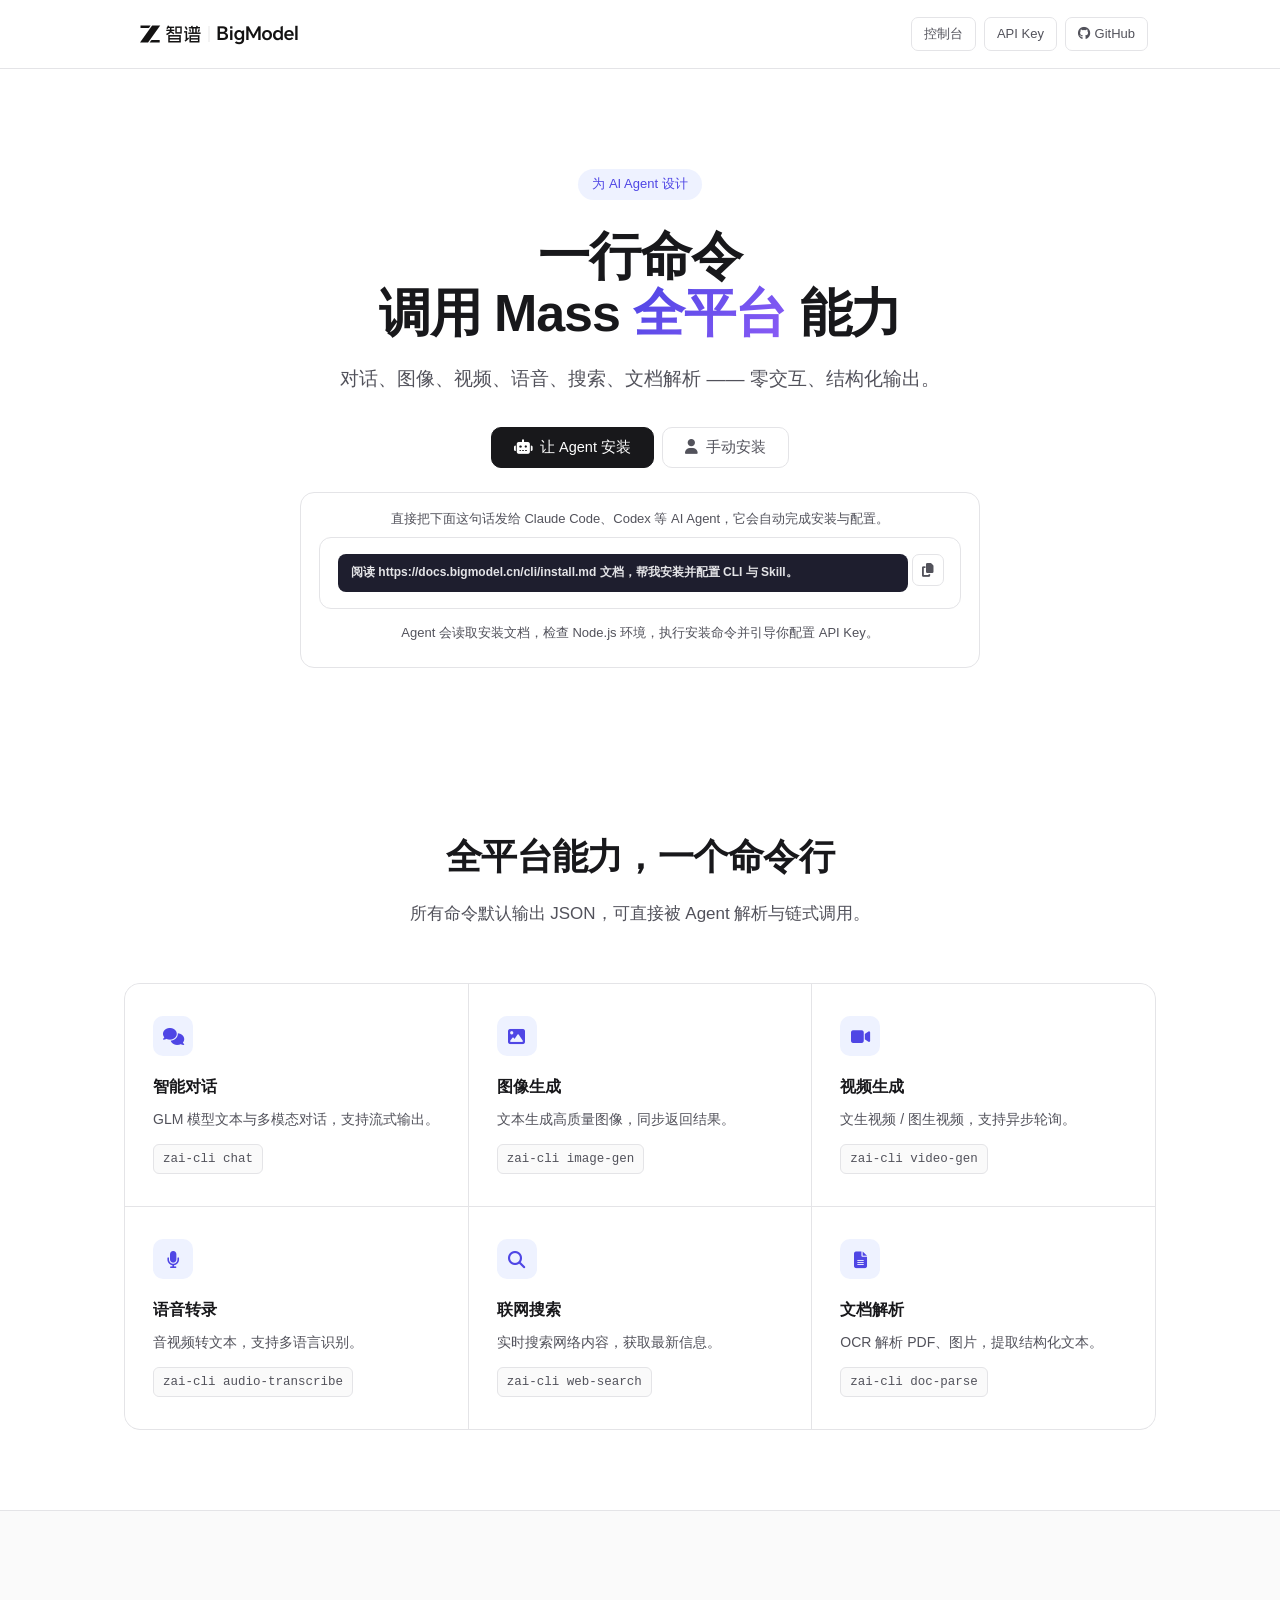
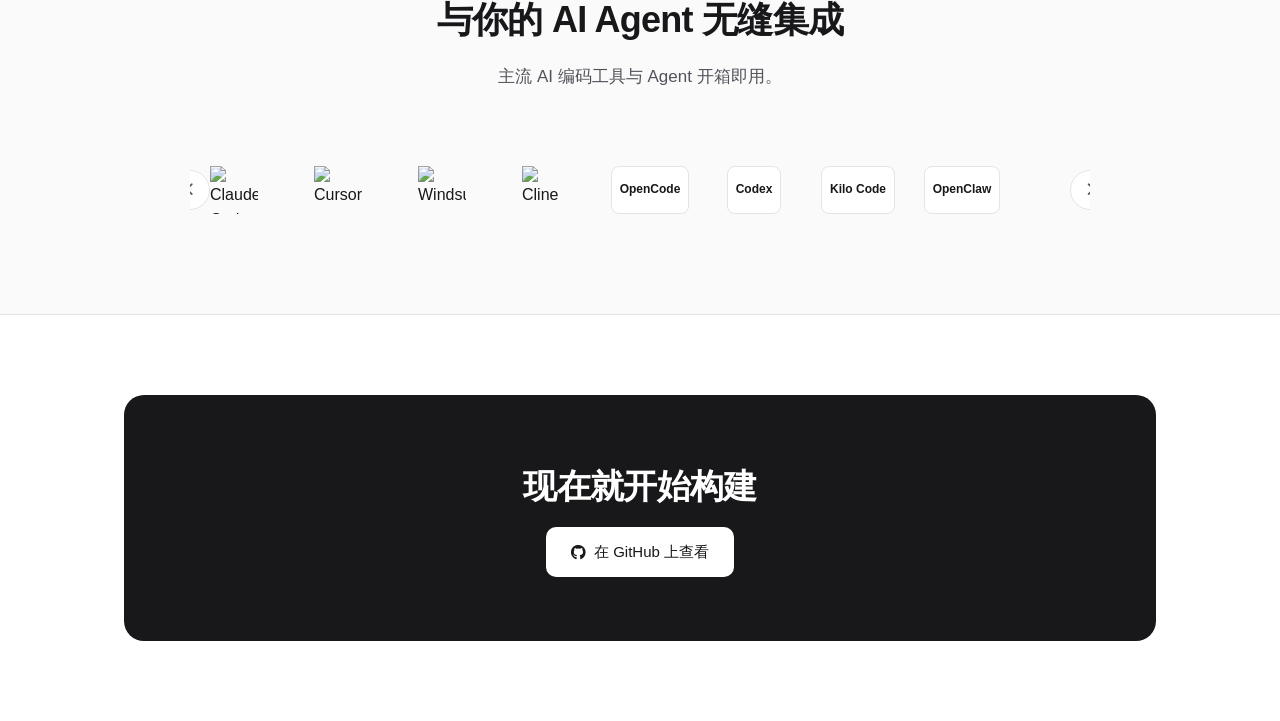
==== index.html @ 3404f9bc "Initial commit Co-Authored-By: Claude Opus 4.7 <noreply@anthropic.com>" ====
<!DOCTYPE html>
<html lang="zh-CN">
<head>
  <meta charset="UTF-8">
  <meta name="viewport" content="width=device-width, initial-scale=1.0">
  <meta name="theme-color" content="#ffffff">
  <title>Z.ai CLI | 一行命令调用 Z.ai 全模态 AI 能力</title>
  <meta name="description" content="Z.ai CLI 是面向 AI Agent 的命令行工具，一行命令调用对话、图像、视频、语音、搜索、文档解析等全模态 AI 能力。">
  <link rel="stylesheet" href="https://cdnjs.cloudflare.com/ajax/libs/font-awesome/6.4.0/css/all.min.css">
  <link rel="stylesheet" href="assets/css/style.css">
</head>
<body>
  <nav>
    <div class="nav-inner">
      <a href="#" class="logo">
        <img src="[data-uri]" alt="ZHIPU·AI" class="site-logo">
      </a>
      <div class="nav-links">
        <a href="https://bigmodel.cn/console" target="_blank" class="nav-link-sm">控制台</a>
        <a href="https://bigmodel.cn/apikey/platform" target="_blank" class="nav-link-sm">API Key</a>
        <a href="https://github.com/zai-org/zai-cli" target="_blank" class="nav-link-sm"><i class="fab fa-github"></i> GitHub</a>
      </div>
      <button class="menu-btn" onclick="document.querySelector('.nav-links').style.display='flex'"><i class="fas fa-bars"></i></button>
    </div>
  </nav>

  <header class="hero">
    <div class="container">
      <span class="tag">为 AI Agent 设计</span>
      <h1>一行命令<br>调用 Mass <span class="rotating-text">全平台</span> 能力</h1>
      <p>对话、图像、视频、语音、搜索、文档解析 —— 零交互、结构化输出。</p>
      <div class="quick-start">
        <div class="tabs">
          <button class="tab active" onclick="switchTab(event,'agent')"><i class="fas fa-robot"></i> 让 Agent 安装</button>
          <button class="tab" onclick="switchTab(event,'manual')"><i class="fas fa-user"></i> 手动安装</button>
        </div>

        <div class="tab-panel active" id="agent">
          <div class="step">
            <div class="step-body">
              <p>直接把下面这句话发给 Claude Code、Codex 等 AI Agent，它会自动完成安装与配置。</p>
              <div class="prompt-box">
                <code>阅读 https://docs.bigmodel.cn/cli/install.md 文档，帮我安装并配置 CLI 与 Skill。</code>
                <button class="copy-btn" onclick="copyText(this)"><i class="fas fa-copy"></i></button>
              </div>
              <p>Agent 会读取安装文档，检查 Node.js 环境，执行安装命令并引导你配置 API Key。</p>
            </div>
          </div>
        </div>

        <div class="tab-panel" id="manual">
          <div class="steps">
            <div class="step">
              <div class="step-num">1</div>
              <div class="step-body">
                <h3>安装 CLI</h3>
                <p>需要 Node.js >= 18 与 npm。</p>
                <code>npm install -g @z_ai/zai-cli</code>
              </div>
            </div>
            <div class="step">
              <div class="step-num">2</div>
              <div class="step-body">
                <h3>配置 API Key</h3>
                <p>从 Z.ai 控制台获取 Key，选择对应区域。</p>
                <code>zai-cli auth set "your-api-key" --region china</code>
              </div>
            </div>
            <div class="step">
              <div class="step-num">3</div>
              <div class="step-body">
                <h3>开始调用</h3>
                <p>运行第一条命令，验证安装成功。</p>
                <code>zai-cli chat "Hello, Z.ai!"</code>
              </div>
            </div>
          </div>
        </div>
      </div>
    </div>
  </header>

  <section id="features">
    <div class="container">
      <div class="section-head">
        <h2>全平台能力，一个命令行</h2>
        <p>所有命令默认输出 JSON，可直接被 Agent 解析与链式调用。</p>
      </div>
      <div class="features">
        <div class="feature">
          <div class="icon"><i class="fas fa-comments"></i></div>
          <h3>智能对话</h3>
          <p>GLM 模型文本与多模态对话，支持流式输出。</p>
          <code>zai-cli chat</code>
        </div>
        <div class="feature">
          <div class="icon"><i class="fas fa-image"></i></div>
          <h3>图像生成</h3>
          <p>文本生成高质量图像，同步返回结果。</p>
          <code>zai-cli image-gen</code>
        </div>
        <div class="feature">
          <div class="icon"><i class="fas fa-video"></i></div>
          <h3>视频生成</h3>
          <p>文生视频 / 图生视频，支持异步轮询。</p>
          <code>zai-cli video-gen</code>
        </div>
        <div class="feature">
          <div class="icon"><i class="fas fa-microphone"></i></div>
          <h3>语音转录</h3>
          <p>音视频转文本，支持多语言识别。</p>
          <code>zai-cli audio-transcribe</code>
        </div>
        <div class="feature">
          <div class="icon"><i class="fas fa-magnifying-glass"></i></div>
          <h3>联网搜索</h3>
          <p>实时搜索网络内容，获取最新信息。</p>
          <code>zai-cli web-search</code>
        </div>
        <div class="feature">
          <div class="icon"><i class="fas fa-file-lines"></i></div>
          <h3>文档解析</h3>
          <p>OCR 解析 PDF、图片，提取结构化文本。</p>
          <code>zai-cli doc-parse</code>
        </div>
      </div>
    </div>
  </section>

  <section id="integrations" class="integrations">
    <div class="container">
      <div class="section-head">
        <h2>与你的 AI Agent 无缝集成</h2>
        <p>主流 AI 编码工具与 Agent 开箱即用。</p>
      </div>
      <div class="logo-carousel">
        <button class="carousel-btn carousel-prev" onclick="scrollCarousel(-1)"><i class="fas fa-chevron-left"></i></button>
        <div class="carousel-track">
          <div class="logo-item">
            <img src="https://cdn.simpleicons.org/anthropic" alt="Claude Code" class="logo-img">
          </div>
          <div class="logo-item">
            <img src="https://cdn.simpleicons.org/cursor" alt="Cursor" class="logo-img">
          </div>
          <div class="logo-item">
            <img src="https://cdn.simpleicons.org/windsurf" alt="Windsurf" class="logo-img">
          </div>
          <div class="logo-item">
            <img src="https://cdn.simpleicons.org/cline" alt="Cline" class="logo-img">
          </div>
          <div class="logo-item">
            <div class="logo-text">OpenCode</div>
          </div>
          <div class="logo-item">
            <div class="logo-text">Codex</div>
          </div>
          <div class="logo-item">
            <div class="logo-text">Kilo Code</div>
          </div>
          <div class="logo-item">
            <div class="logo-text">OpenClaw</div>
          </div>
        </div>
        <button class="carousel-btn carousel-next" onclick="scrollCarousel(1)"><i class="fas fa-chevron-right"></i></button>
      </div>
    </div>
  </section>

  <section class="cta">
    <div class="container">
      <div class="cta-card">
        <h2>现在就开始构建</h2>
        <a href="https://github.com/zai-org/zai-cli" target="_blank" class="btn btn-primary"><i class="fab fa-github"></i> 在 GitHub 上查看</a>
      </div>
    </div>
  </section>

  <script>
    function switchTab(e, id) {
      document.querySelectorAll('.tab').forEach(t => t.classList.remove('active'));
      document.querySelectorAll('.tab-panel').forEach(p => p.classList.remove('active'));
      e.currentTarget.classList.add('active');
      document.getElementById(id).classList.add('active');
    }
    function copyText(btn) {
      const text = btn.previousElementSibling.innerText;
      navigator.clipboard.writeText(text);
      btn.innerHTML = '<i class="fas fa-check"></i>';
      setTimeout(() => btn.innerHTML = '<i class="fas fa-copy"></i>', 2000);
    }
    function scrollCarousel(direction) {
      const track = document.querySelector('.carousel-track');
      const scrollAmount = 300;
      track.scrollBy({
        left: direction * scrollAmount,
        behavior: 'smooth'
      });
    }
    // Auto scroll carousel
    let autoScrollInterval;
    function startAutoScroll() {
      autoScrollInterval = setInterval(() => {
        const track = document.querySelector('.carousel-track');
        const maxScroll = track.scrollWidth - track.clientWidth;
        if (track.scrollLeft >= maxScroll) {
          track.scrollTo({ left: 0, behavior: 'smooth' });
        } else {
          scrollCarousel(1);
        }
      }, 3000);
    }
    function stopAutoScroll() {
      clearInterval(autoScrollInterval);
    }
    // Start auto scroll when page loads
    document.addEventListener('DOMContentLoaded', startAutoScroll);
    // Pause on hover
    const carousel = document.querySelector('.logo-carousel');
    if (carousel) {
      carousel.addEventListener('mouseenter', stopAutoScroll);
      carousel.addEventListener('mouseleave', startAutoScroll);
    }
    // Rotating text
    const rotatingTexts = ['全平台', '对话', '图像', '视频', '语音', '搜索', '文档解析'];
    let textIndex = 0;
    function rotateText() {
      const element = document.querySelector('.rotating-text');
      if (element) {
        element.style.opacity = '0';
        element.style.transition = 'opacity 0.3s ease';
        setTimeout(() => {
          textIndex = (textIndex + 1) % rotatingTexts.length;
          element.textContent = rotatingTexts[textIndex];
          element.style.opacity = '1';
        }, 300);
      }
    }
    setInterval(rotateText, 2000);
  </script>
</body>
</html>
---- assets/css/style.css ----
:root {
  --primary: #4f46e5;
  --primary-hover: #4338ca;
  --text: #18181b;
  --text-soft: #52525b;
  --text-muted: #a1a1aa;
  --border: #e4e4e7;
  --bg: #ffffff;
  --bg-soft: #fafafa;
  --code-bg: #1e1e2e;
}

* { margin: 0; padding: 0; box-sizing: border-box; }

html { scroll-behavior: smooth; }

body {
  font-family: -apple-system, BlinkMacSystemFont, 'Segoe UI', 'PingFang SC', 'Microsoft YaHei', sans-serif;
  color: var(--text);
  background: var(--bg);
  line-height: 1.6;
  -webkit-font-smoothing: antialiased;
}

a { text-decoration: none; color: inherit; }

.container {
  max-width: 1080px;
  margin: 0 auto;
  padding: 0 24px;
}

/* Nav */
nav {
  position: sticky;
  top: 0;
  z-index: 100;
  background: rgba(255, 255, 255, 0.85);
  backdrop-filter: blur(12px);
  border-bottom: 1px solid var(--border);
}

.nav-inner {
  max-width: 1080px;
  margin: 0 auto;
  padding: 16px 32px;
  display: flex;
  align-items: center;
  justify-content: space-between;
}

.logo {
  display: flex;
  align-items: center;
  gap: 8px;
  font-weight: 600;
  font-size: 17px;
}

.logo-mark {
  width: 28px;
  height: 28px;
  background: var(--text);
  color: #fff;
  border-radius: 7px;
  display: flex;
  align-items: center;
  justify-content: center;
  font-size: 14px;
}

.site-logo {
  height: 36px;
  width: auto;
  display: block;
}

.nav-links {
  display: flex;
  align-items: center;
  gap: 8px;
}

.nav-link-sm {
  color: var(--text-soft);
  font-size: 13px;
  padding: 6px 12px;
  border: 1px solid var(--border);
  border-radius: 7px;
  transition: all 0.2s;
}

.nav-link-sm:hover {
  color: var(--text);
  border-color: var(--text-muted);
  background: var(--bg-soft);
}

/* Hero */
.hero {
  text-align: center;
  padding: 100px 24px 80px;
}

.hero .tag {
  display: inline-block;
  font-size: 13px;
  color: var(--primary);
  background: #eef2ff;
  padding: 5px 14px;
  border-radius: 100px;
  margin-bottom: 28px;
  font-weight: 500;
}

.hero h1 {
  font-size: 52px;
  font-weight: 700;
  letter-spacing: -0.02em;
  line-height: 1.1;
  margin-bottom: 22px;
}

.rotating-text {
  display: inline-block;
  position: relative;
  min-width: 120px;
  text-align: left;
  background: linear-gradient(135deg, var(--primary) 0%, #8b5cf6 100%);
  -webkit-background-clip: text;
  -webkit-text-fill-color: transparent;
  background-clip: text;
}

.hero p {
  font-size: 19px;
  color: var(--text-soft);
  max-width: 600px;
  margin: 0 auto 32px;
}

/* Quick Start in Hero */
.quick-start {
  max-width: 680px;
  margin: 0 auto;
  text-align: left;
}

.quick-start .tabs {
  margin-bottom: 24px;
}

.quick-start .tab-panel {
  max-width: 100%;
}

.quick-start .panel-desc {
  font-size: 14px;
  margin-bottom: 14px;
}

.quick-start .prompt-box {
  padding: 16px 52px 16px 18px;
  margin-bottom: 14px;
  border: 1px solid var(--border);
  border-radius: 12px;
  background: #fff;
}

.quick-start .prompt-box code {
  font-size: 15px;
  font-weight: 600;
  background: var(--code-bg);
  color: #e4e4e7;
  padding: 9px 13px;
  border-radius: 8px;
  display: block;
}

.quick-start .steps {
  gap: 12px;
}

.quick-start .step {
  padding: 16px 18px;
}

.quick-start .step-num {
  width: 26px;
  height: 26px;
  font-size: 13px;
}

.quick-start .step-body h3 {
  font-size: 15px;
}

.quick-start .step-body p {
  font-size: 13px;
  margin-bottom: 8px;
  text-align: center;
}

.quick-start .step-body code {
  font-size: 12px;
  padding: 9px 13px;
}

.hero-actions {
  display: flex;
  gap: 12px;
  justify-content: center;
  flex-wrap: wrap;
}

.btn {
  display: inline-flex;
  align-items: center;
  gap: 8px;
  padding: 12px 24px;
  border-radius: 10px;
  font-size: 15px;
  font-weight: 500;
  transition: all 0.2s;
  cursor: pointer;
  border: 1px solid transparent;
}

.btn-primary {
  background: var(--text);
  color: #fff;
}

.btn-primary:hover { background: #000; }

.btn-ghost {
  background: #fff;
  color: var(--text);
  border-color: var(--border);
}

.btn-ghost:hover { background: var(--bg-soft); }

/* Terminal */
.terminal {
  max-width: 620px;
  margin: 56px auto 0;
  background: var(--code-bg);
  border-radius: 12px;
  overflow: hidden;
  box-shadow: 0 24px 60px -20px rgba(0,0,0,0.25);
  text-align: left;
}

.terminal-bar {
  display: flex;
  align-items: center;
  gap: 7px;
  padding: 13px 16px;
  border-bottom: 1px solid rgba(255,255,255,0.07);
}

.terminal-bar span {
  width: 11px;
  height: 11px;
  border-radius: 50%;
}
.terminal-bar span:nth-child(1) { background: #ff5f56; }
.terminal-bar span:nth-child(2) { background: #ffbd2e; }
.terminal-bar span:nth-child(3) { background: #27c93f; }

.terminal-body {
  padding: 20px 22px;
  font-family: 'SF Mono', 'JetBrains Mono', Menlo, monospace;
  font-size: 13.5px;
  line-height: 1.9;
  color: #e4e4e7;
}

.terminal-body .c { color: #6b7280; }
.terminal-body .g { color: #34d399; }
.terminal-body .b { color: #818cf8; }
.terminal-body .y { color: #fbbf24; }
.terminal-body .s { color: #38bdf8; }

/* Section */
section { padding: 80px 0; }

.section-head {
  text-align: center;
  margin-bottom: 56px;
}

.section-head h2 {
  font-size: 36px;
  font-weight: 700;
  letter-spacing: -0.02em;
  margin-bottom: 14px;
}

.section-head p {
  font-size: 17px;
  color: var(--text-soft);
  max-width: 520px;
  margin: 0 auto;
}

/* Features */
.features {
  display: grid;
  grid-template-columns: repeat(3, 1fr);
  gap: 1px;
  background: var(--border);
  border: 1px solid var(--border);
  border-radius: 16px;
  overflow: hidden;
}

.feature {
  background: #fff;
  padding: 32px 28px;
  transition: background 0.2s;
}

.feature:hover { background: var(--bg-soft); }

.feature .icon {
  width: 40px;
  height: 40px;
  border-radius: 10px;
  background: #eef2ff;
  color: var(--primary);
  display: flex;
  align-items: center;
  justify-content: center;
  font-size: 17px;
  margin-bottom: 18px;
}

.feature h3 {
  font-size: 16px;
  font-weight: 600;
  margin-bottom: 8px;
}

.feature p {
  font-size: 14px;
  color: var(--text-soft);
  margin-bottom: 14px;
}

.feature code {
  font-family: 'SF Mono', Menlo, monospace;
  font-size: 12.5px;
  color: var(--text-soft);
  background: var(--bg-soft);
  border: 1px solid var(--border);
  padding: 4px 9px;
  border-radius: 6px;
  display: inline-block;
}

/* Integrations */
.integrations {
  background: var(--bg-soft);
  border-top: 1px solid var(--border);
  border-bottom: 1px solid var(--border);
}

/* Logo Carousel */
.logo-carousel {
  position: relative;
  max-width: 900px;
  margin: 0 auto;
  display: flex;
  align-items: center;
  gap: 12px;
  overflow: hidden;
}

.carousel-track {
  display: flex;
  gap: 24px;
  overflow-x: auto;
  scroll-behavior: smooth;
  scrollbar-width: none;
  -ms-overflow-style: none;
  padding: 20px 4px;
  flex: 1;
}

.carousel-track::-webkit-scrollbar {
  display: none;
}

.logo-item {
  display: flex;
  flex-direction: column;
  align-items: center;
  gap: 8px;
  min-width: 80px;
  flex-shrink: 0;
  transition: transform 0.2s;
}

.logo-item:hover {
  transform: translateY(-4px);
}

.logo-img {
  width: 48px;
  height: 48px;
  object-fit: contain;
  filter: grayscale(20%);
  transition: filter 0.2s;
}

.logo-item:hover .logo-img {
  filter: grayscale(0%);
}

.logo-text {
  min-width: 48px;
  height: 48px;
  padding: 0 8px;
  display: flex;
  align-items: center;
  justify-content: center;
  font-size: 12px;
  font-weight: 600;
  color: var(--text);
  background: var(--bg);
  border: 1px solid var(--border);
  border-radius: 8px;
  white-space: nowrap;
}

.logo-item span {
  font-size: 13px;
  color: var(--text-soft);
  font-weight: 500;
}

.carousel-btn {
  position: absolute;
  top: 50%;
  transform: translateY(-50%);
  width: 40px;
  height: 40px;
  border-radius: 50%;
  background: #fff;
  border: 1px solid var(--border);
  color: var(--text-soft);
  cursor: pointer;
  display: flex;
  align-items: center;
  justify-content: center;
  transition: all 0.2s;
  z-index: 10;
}

.carousel-btn:hover {
  background: var(--bg-soft);
  color: var(--text);
  border-color: var(--text-muted);
}

.carousel-prev {
  left: -20px;
}

.carousel-next {
  right: -20px;
}

/* Steps */
.steps {
  max-width: 640px;
  margin: 0 auto;
  display: flex;
  flex-direction: column;
  gap: 16px;
}

.step {
  display: flex;
  gap: 18px;
  align-items: flex-start;
  padding: 22px 24px;
  border: 1px solid var(--border);
  border-radius: 14px;
}

.step-num {
  width: 30px;
  height: 30px;
  border-radius: 50%;
  background: var(--text);
  color: #fff;
  font-size: 14px;
  font-weight: 600;
  display: flex;
  align-items: center;
  justify-content: center;
  flex-shrink: 0;
}

.step-body { flex: 1; }

.step-body h3 {
  font-size: 16px;
  font-weight: 600;
  margin-bottom: 4px;
}

.step-body p {
  font-size: 14px;
  color: var(--text-soft);
  margin-bottom: 12px;
}

.step-body code {
  display: block;
  font-family: 'SF Mono', Menlo, monospace;
  font-size: 13px;
  background: var(--code-bg);
  color: #e4e4e7;
  padding: 11px 15px;
  border-radius: 8px;
  overflow-x: auto;
}

/* Tabs */
.tabs {
  display: flex;
  gap: 8px;
  justify-content: center;
  margin-bottom: 32px;
}

.tab {
  display: inline-flex;
  align-items: center;
  gap: 8px;
  padding: 10px 22px;
  border: 1px solid var(--border);
  background: #fff;
  border-radius: 10px;
  font-size: 14.5px;
  font-weight: 500;
  color: var(--text-soft);
  cursor: pointer;
  transition: all 0.2s;
}

.tab:hover { background: var(--bg-soft); }

.tab.active {
  background: var(--text);
  color: #fff;
  border-color: var(--text);
}

.tab-panel {
  display: none;
  max-width: 640px;
  margin: 0 auto;
}

.tab-panel.active { display: block; }

.panel-desc {
  text-align: center;
  font-size: 15px;
  color: var(--text-soft);
  margin-bottom: 18px;
}

.prompt-box {
  position: relative;
  background: var(--bg-soft);
  border: 1px solid var(--border);
  border-radius: 12px;
  padding: 20px 56px 20px 22px;
  margin-bottom: 18px;
}

.prompt-box code {
  font-family: inherit;
  font-size: 15px;
  color: var(--text);
  line-height: 1.6;
}

.copy-btn {
  position: absolute;
  top: 16px;
  right: 16px;
  background: #fff;
  border: 1px solid var(--border);
  color: var(--text-soft);
  width: 32px;
  height: 32px;
  border-radius: 7px;
  cursor: pointer;
  transition: all 0.2s;
}

.copy-btn:hover { color: var(--text); border-color: var(--text-muted); }

/* CTA */
.cta {
  text-align: center;
}

.cta-card {
  background: var(--text);
  border-radius: 20px;
  padding: 64px 32px;
  color: #fff;
}

.cta-card h2 {
  font-size: 34px;
  font-weight: 700;
  margin-bottom: 14px;
  letter-spacing: -0.02em;
}

.cta-card p {
  font-size: 17px;
  color: #a1a1aa;
  margin-bottom: 32px;
}

.cta-card .btn-primary {
  background: #fff;
  color: var(--text);
}

.cta-card .btn-primary:hover { background: #f4f4f5; }

/* Mobile */
.menu-btn { display: none; background: none; border: none; font-size: 20px; cursor: pointer; }

@media (max-width: 768px) {
  .nav-links { display: none; }
  .menu-btn { display: block; }
  .hero { padding: 64px 24px 56px; }
  .hero h1 { font-size: 36px; }
  .hero p { font-size: 17px; }
  .features { grid-template-columns: 1fr; }
  .section-head h2 { font-size: 28px; }
}
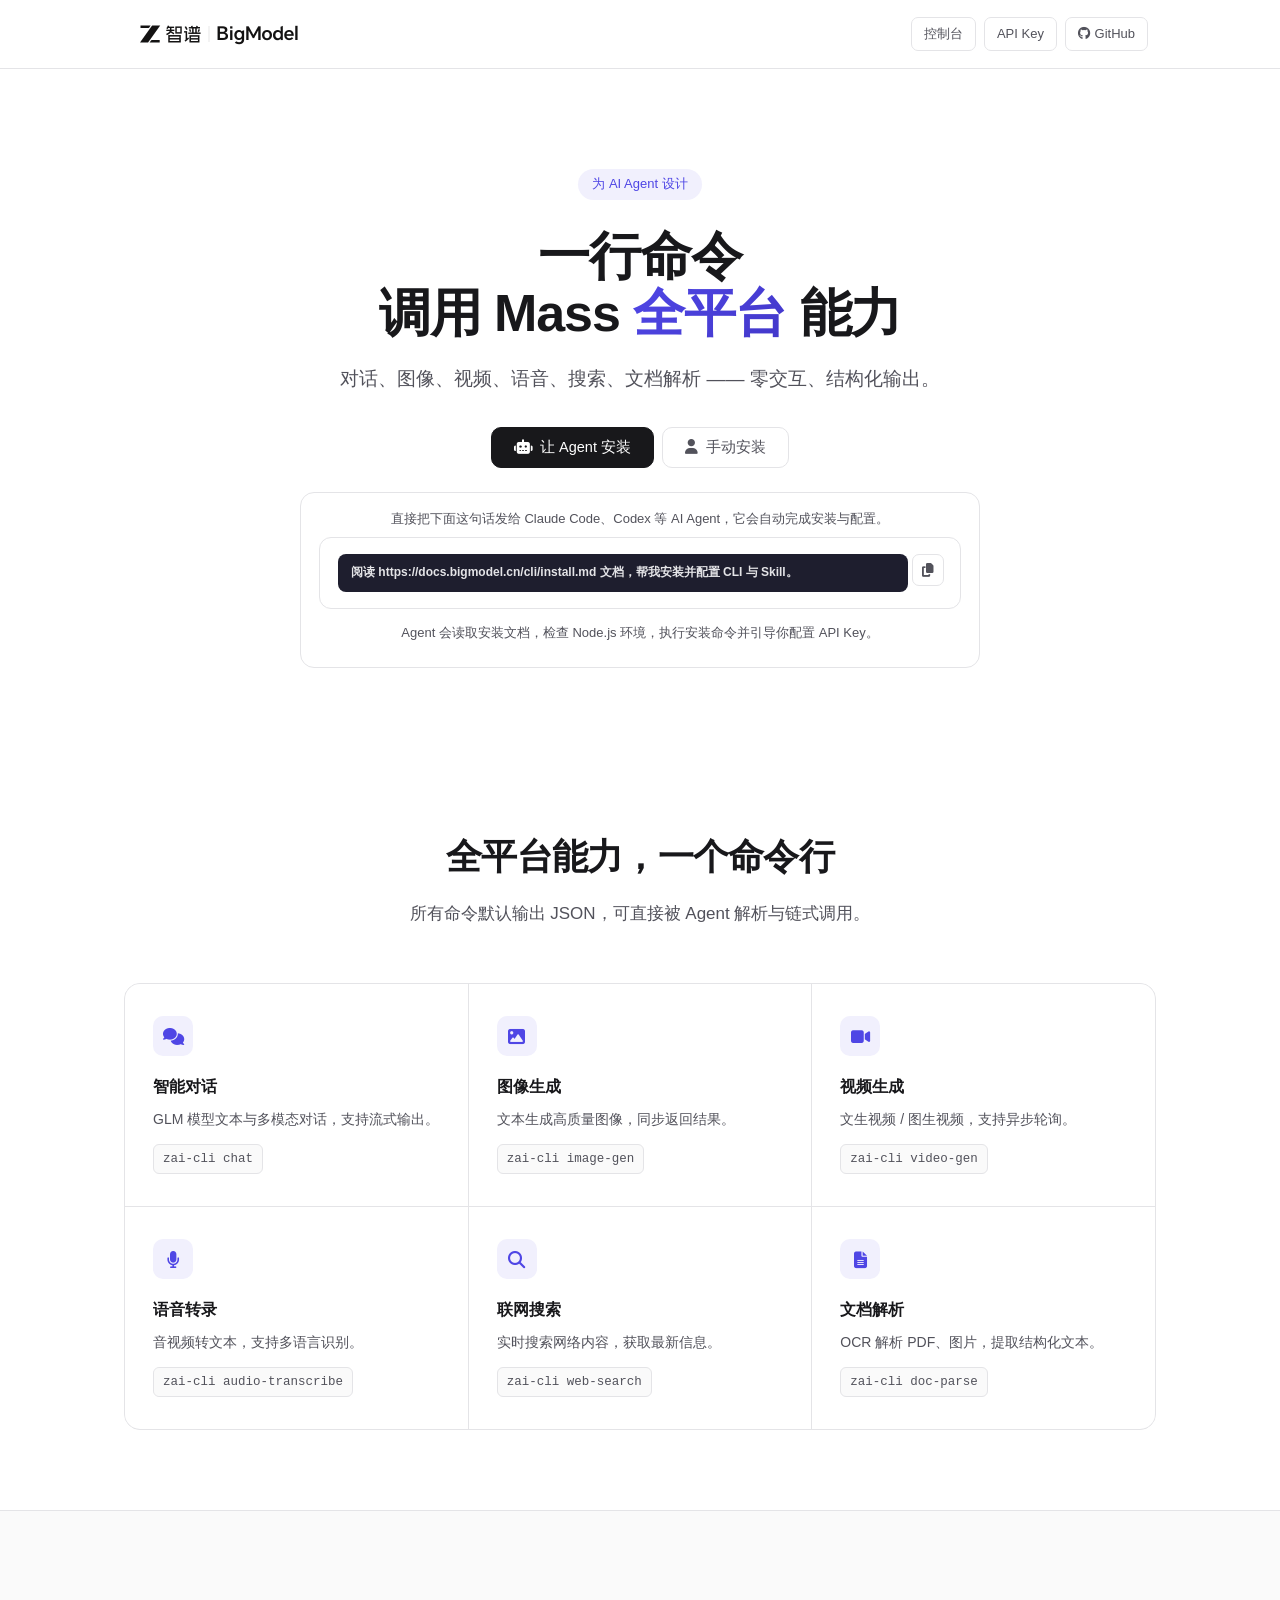
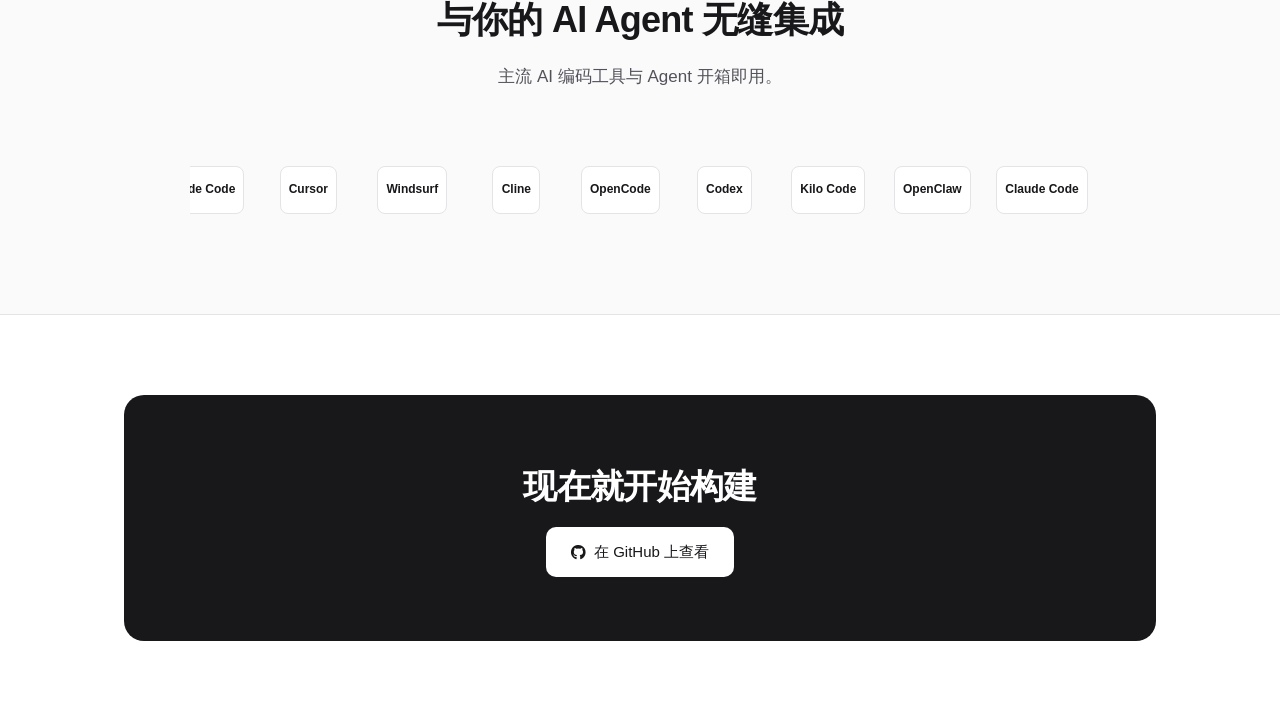
==== commit 0d121bc7: "Replace broken logo images with text labels, fix carousel to infinite scroll, remove arrow buttons C" ====
--- a/index.html
+++ b/index.html
@@ -134,34 +134,16 @@
         <p>主流 AI 编码工具与 Agent 开箱即用。</p>
       </div>
       <div class="logo-carousel">
-        <button class="carousel-btn carousel-prev" onclick="scrollCarousel(-1)"><i class="fas fa-chevron-left"></i></button>
         <div class="carousel-track">
-          <div class="logo-item">
-            <img src="https://cdn.simpleicons.org/anthropic" alt="Claude Code" class="logo-img">
-          </div>
-          <div class="logo-item">
-            <img src="https://cdn.simpleicons.org/cursor" alt="Cursor" class="logo-img">
-          </div>
-          <div class="logo-item">
-            <img src="https://cdn.simpleicons.org/windsurf" alt="Windsurf" class="logo-img">
-          </div>
-          <div class="logo-item">
-            <img src="https://cdn.simpleicons.org/cline" alt="Cline" class="logo-img">
-          </div>
-          <div class="logo-item">
-            <div class="logo-text">OpenCode</div>
-          </div>
-          <div class="logo-item">
-            <div class="logo-text">Codex</div>
-          </div>
-          <div class="logo-item">
-            <div class="logo-text">Kilo Code</div>
-          </div>
-          <div class="logo-item">
-            <div class="logo-text">OpenClaw</div>
-          </div>
-        </div>
-        <button class="carousel-btn carousel-next" onclick="scrollCarousel(1)"><i class="fas fa-chevron-right"></i></button>
+          <div class="logo-item"><div class="logo-text">Claude Code</div></div>
+          <div class="logo-item"><div class="logo-text">Cursor</div></div>
+          <div class="logo-item"><div class="logo-text">Windsurf</div></div>
+          <div class="logo-item"><div class="logo-text">Cline</div></div>
+          <div class="logo-item"><div class="logo-text">OpenCode</div></div>
+          <div class="logo-item"><div class="logo-text">Codex</div></div>
+          <div class="logo-item"><div class="logo-text">Kilo Code</div></div>
+          <div class="logo-item"><div class="logo-text">OpenClaw</div></div>
+        </div>
       </div>
     </div>
   </section>
@@ -196,30 +178,24 @@
         behavior: 'smooth'
       });
     }
-    // Auto scroll carousel
-    let autoScrollInterval;
-    function startAutoScroll() {
-      autoScrollInterval = setInterval(() => {
-        const track = document.querySelector('.carousel-track');
-        const maxScroll = track.scrollWidth - track.clientWidth;
-        if (track.scrollLeft >= maxScroll) {
-          track.scrollTo({ left: 0, behavior: 'smooth' });
-        } else {
-          scrollCarousel(1);
-        }
-      }, 3000);
-    }
-    function stopAutoScroll() {
-      clearInterval(autoScrollInterval);
-    }
-    // Start auto scroll when page loads
-    document.addEventListener('DOMContentLoaded', startAutoScroll);
-    // Pause on hover
-    const carousel = document.querySelector('.logo-carousel');
-    if (carousel) {
-      carousel.addEventListener('mouseenter', stopAutoScroll);
-      carousel.addEventListener('mouseleave', startAutoScroll);
-    }
+    // Infinite scroll carousel
+    const track = document.querySelector('.carousel-track');
+    const items = track.innerHTML;
+    track.innerHTML = items + items;
+    let scrollPos = 0;
+    let speed = 0.5;
+    let animId;
+    function autoScroll() {
+      scrollPos += speed;
+      if (scrollPos >= track.scrollWidth / 2) scrollPos = 0;
+      track.scrollLeft = scrollPos;
+      animId = requestAnimationFrame(autoScroll);
+    }
+    document.addEventListener('DOMContentLoaded', () => {
+      autoScroll();
+    });
+    track.addEventListener('mouseenter', () => cancelAnimationFrame(animId));
+    track.addEventListener('mouseleave', () => autoScroll());
     // Rotating text
     const rotatingTexts = ['全平台', '对话', '图像', '视频', '语音', '搜索', '文档解析'];
     let textIndex = 0;
--- a/assets/css/style.css
+++ b/assets/css/style.css
@@ -106,7 +106,7 @@
   display: inline-block;
   font-size: 13px;
   color: var(--primary);
-  background: #eef2ff;
+  background: color-mix(in srgb, var(--primary) 8%, #fff);
   padding: 5px 14px;
   border-radius: 100px;
   margin-bottom: 28px;
@@ -126,7 +126,7 @@
   position: relative;
   min-width: 120px;
   text-align: left;
-  background: linear-gradient(135deg, var(--primary) 0%, #8b5cf6 100%);
+  background: linear-gradient(135deg, var(--primary) 0%, var(--primary-hover) 100%);
   -webkit-background-clip: text;
   -webkit-text-fill-color: transparent;
   background-clip: text;
@@ -265,9 +265,9 @@
   height: 11px;
   border-radius: 50%;
 }
-.terminal-bar span:nth-child(1) { background: #ff5f56; }
-.terminal-bar span:nth-child(2) { background: #ffbd2e; }
-.terminal-bar span:nth-child(3) { background: #27c93f; }
+.terminal-bar span:nth-child(1) { background: var(--primary); opacity: 0.5; }
+.terminal-bar span:nth-child(2) { background: var(--primary); opacity: 0.7; }
+.terminal-bar span:nth-child(3) { background: var(--primary); }
 
 .terminal-body {
   padding: 20px 22px;
@@ -277,11 +277,11 @@
   color: #e4e4e7;
 }
 
-.terminal-body .c { color: #6b7280; }
-.terminal-body .g { color: #34d399; }
-.terminal-body .b { color: #818cf8; }
-.terminal-body .y { color: #fbbf24; }
-.terminal-body .s { color: #38bdf8; }
+.terminal-body .c { color: var(--text-muted); }
+.terminal-body .g { color: var(--primary); }
+.terminal-body .b { color: var(--primary-hover); }
+.terminal-body .y { color: var(--primary); opacity: 0.7; }
+.terminal-body .s { color: var(--primary); opacity: 0.85; }
 
 /* Section */
 section { padding: 80px 0; }
@@ -328,7 +328,7 @@
   width: 40px;
   height: 40px;
   border-radius: 10px;
-  background: #eef2ff;
+  background: color-mix(in srgb, var(--primary) 8%, #fff);
   color: var(--primary);
   display: flex;
   align-items: center;
@@ -629,7 +629,7 @@
 
 .cta-card p {
   font-size: 17px;
-  color: #a1a1aa;
+  color: var(--text-muted);
   margin-bottom: 32px;
 }
 
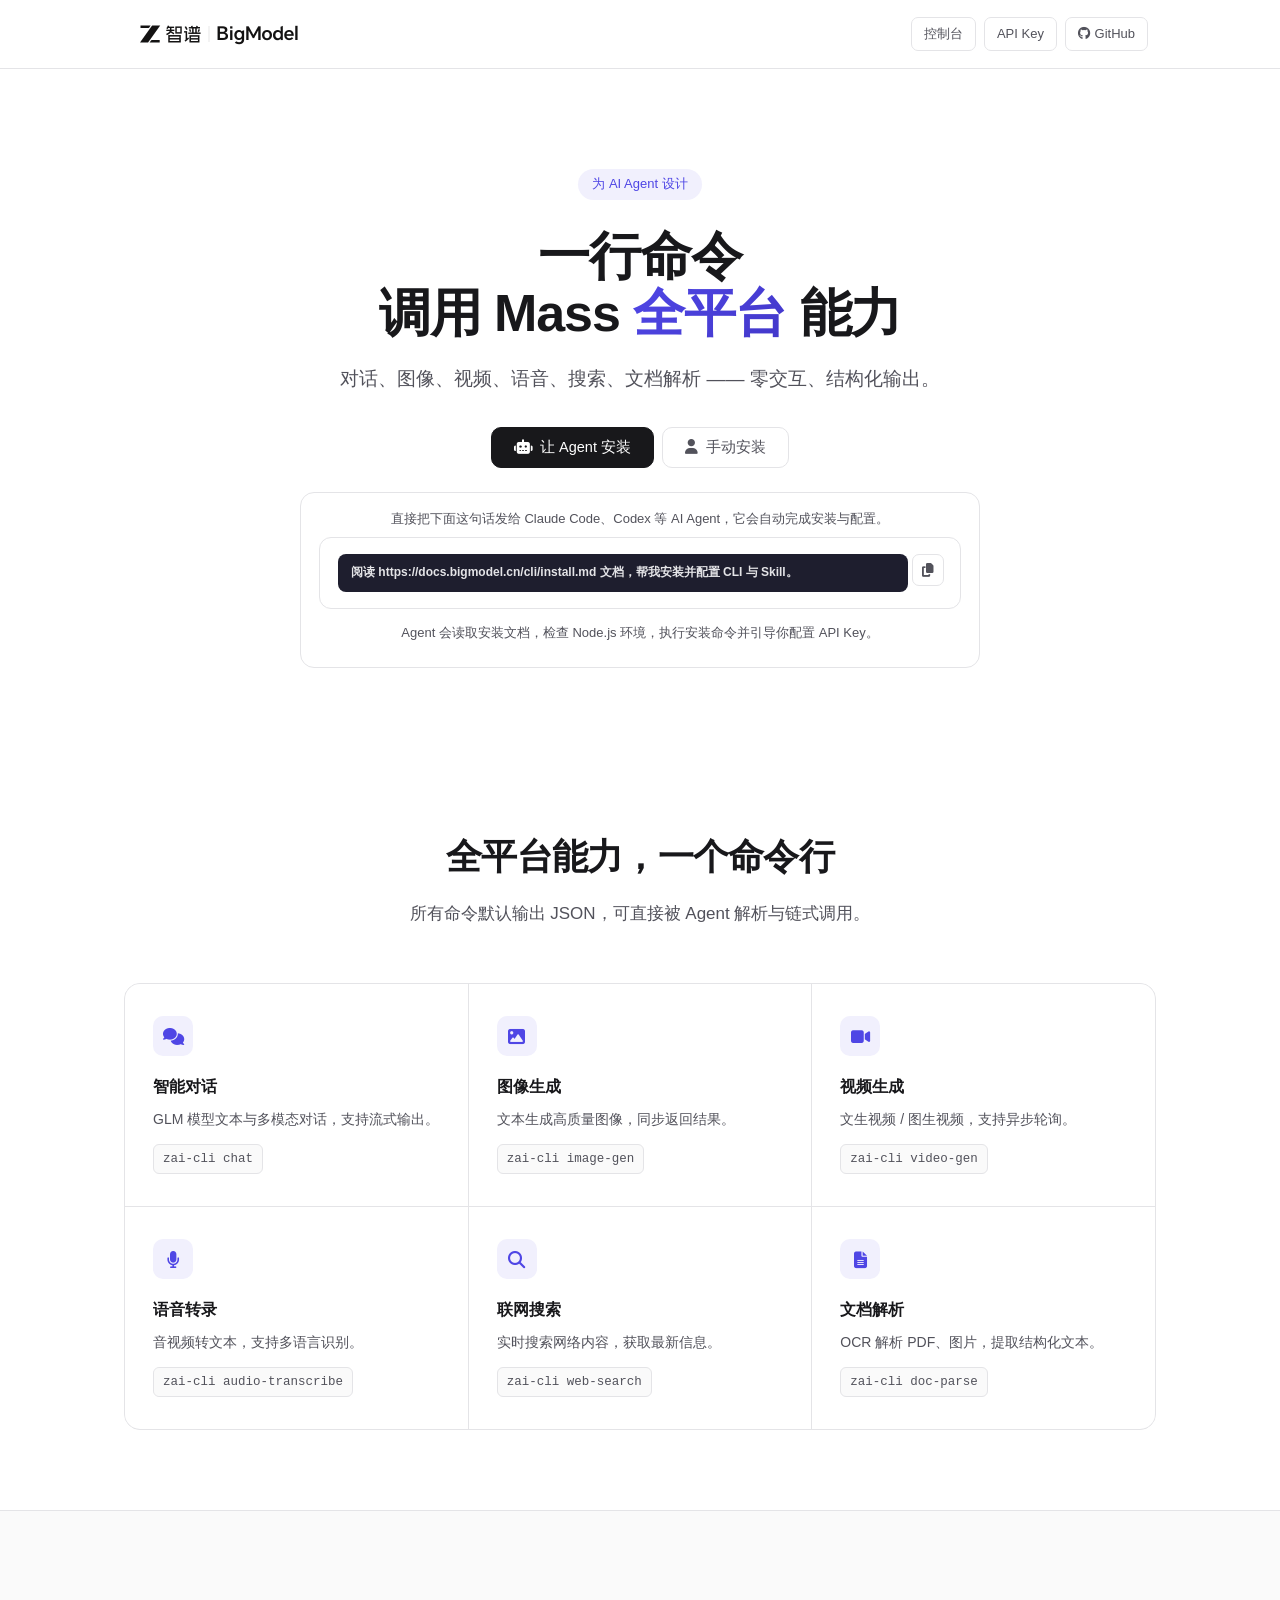
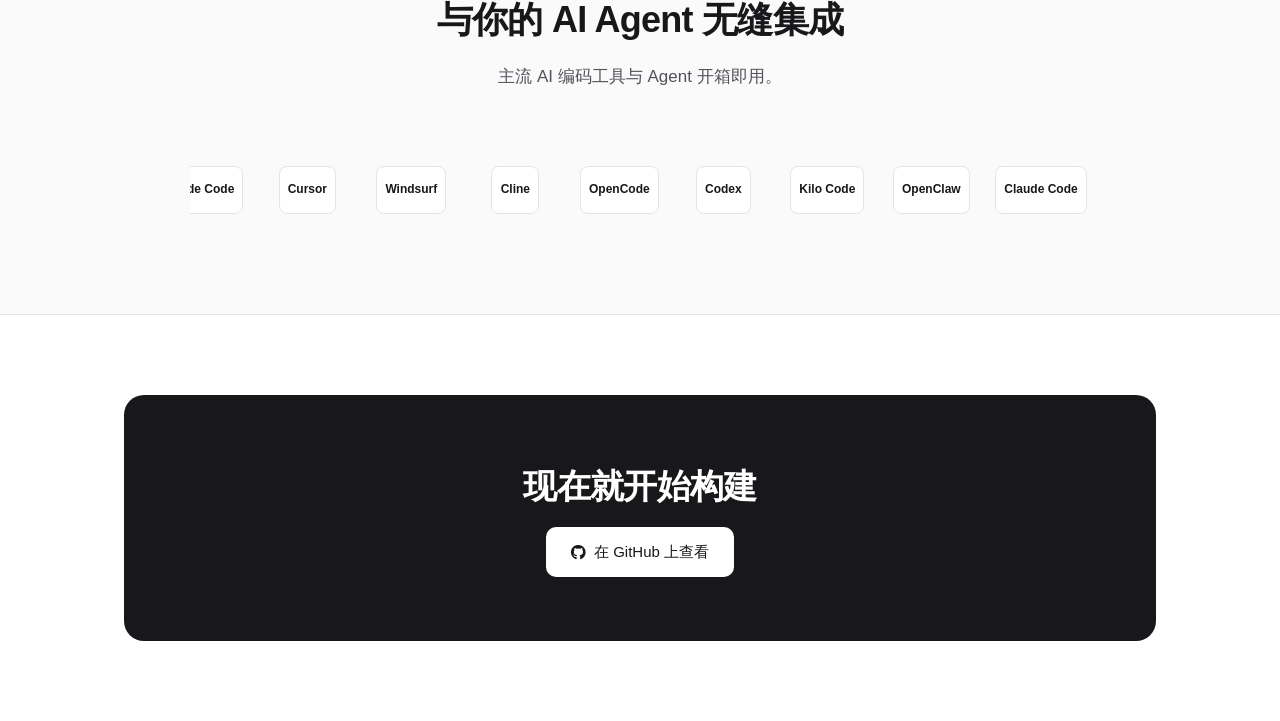
==== commit aa0e3591: "Update CLI example command from chat to image generation with cartoon Einstein prompt" ====
--- a/index.html
+++ b/index.html
@@ -71,7 +71,7 @@
               <div class="step-body">
                 <h3>开始调用</h3>
                 <p>运行第一条命令，验证安装成功。</p>
-                <code>zai-cli chat "Hello, Z.ai!"</code>
+                <code>zai-cli image-gen "卡通的爱因斯坦"</code>
               </div>
             </div>
           </div>
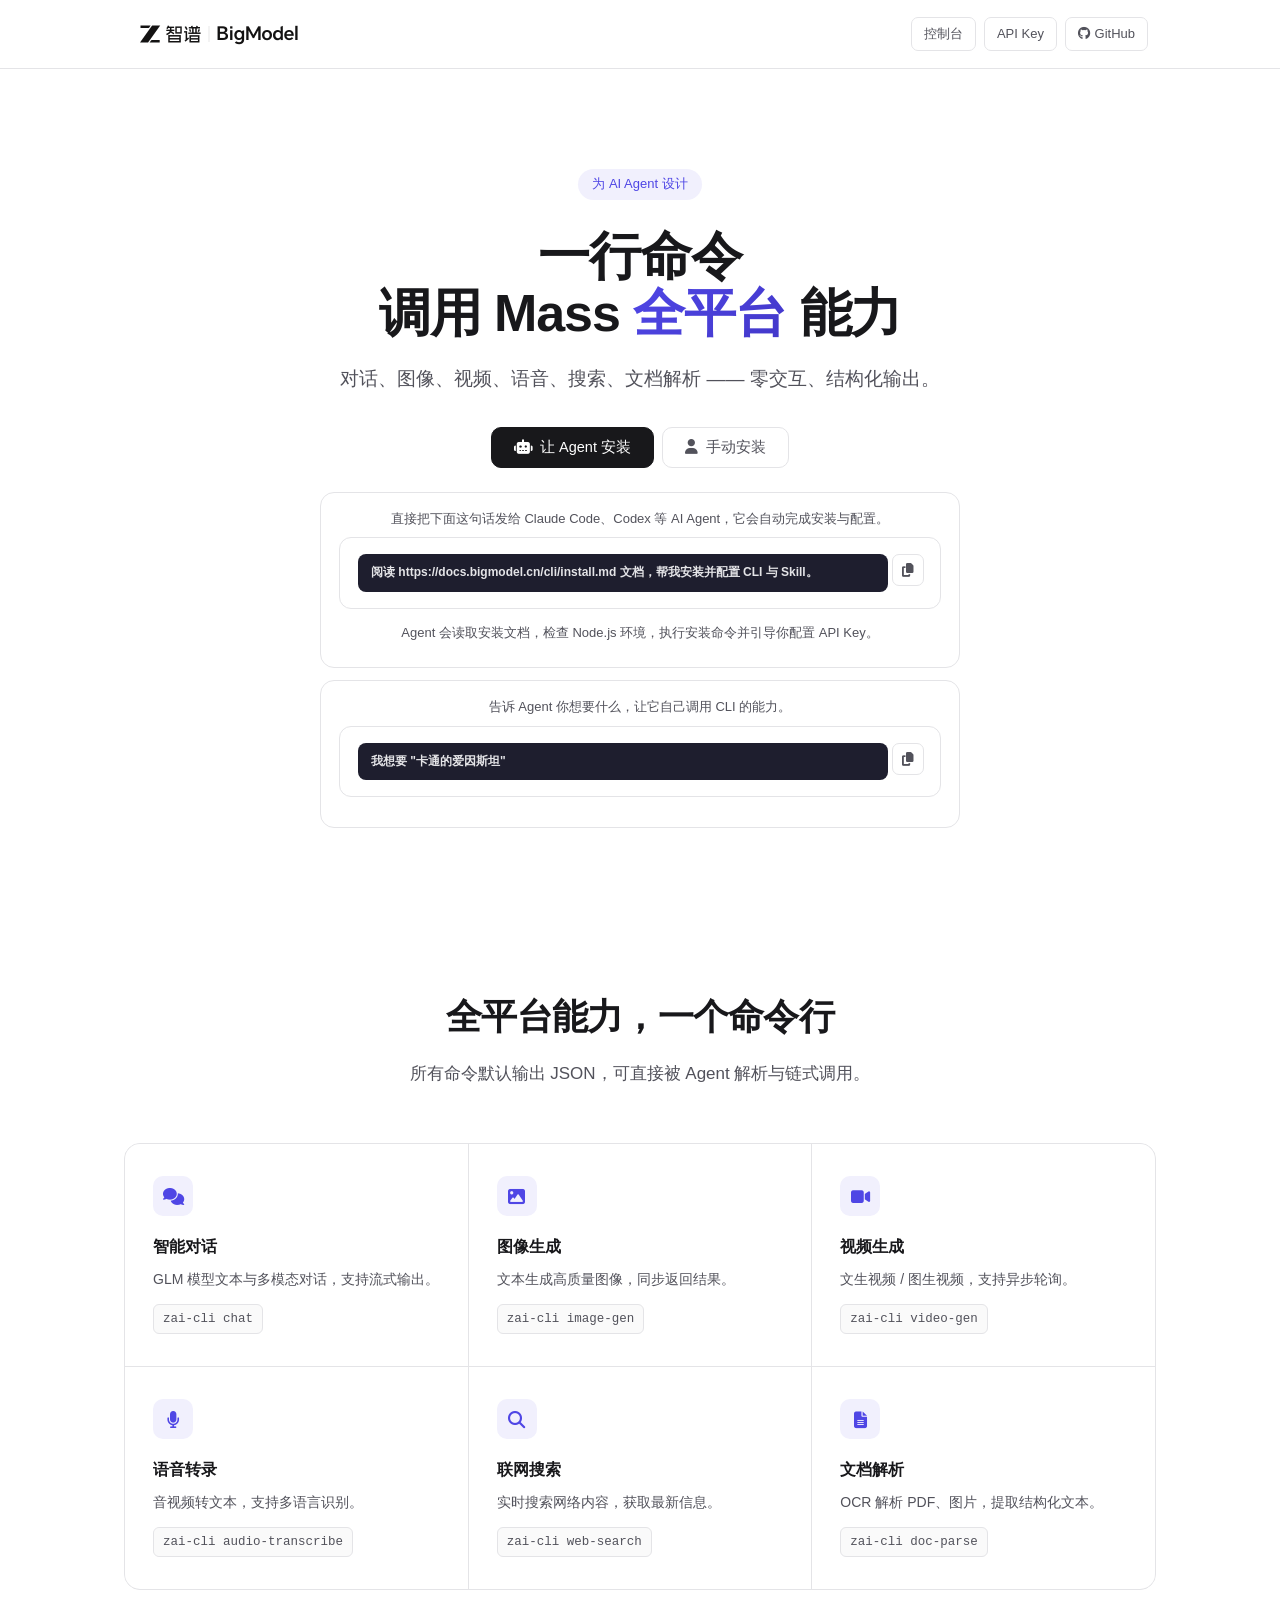
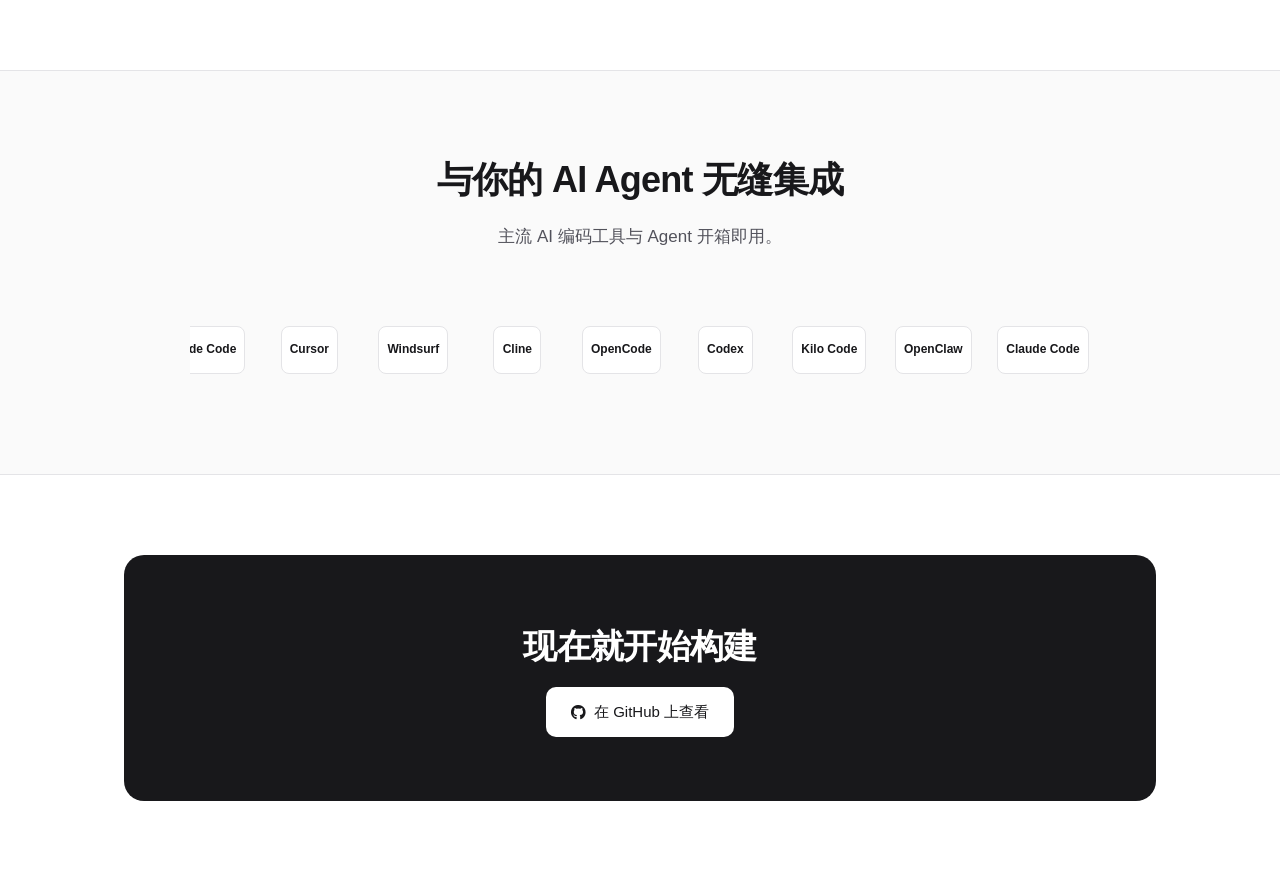
==== commit ee3cbb68: "Add second step to Agent tab showing example usage prompt" ====
--- a/index.html
+++ b/index.html
@@ -36,14 +36,25 @@
         </div>
 
         <div class="tab-panel active" id="agent">
-          <div class="step">
-            <div class="step-body">
-              <p>直接把下面这句话发给 Claude Code、Codex 等 AI Agent，它会自动完成安装与配置。</p>
-              <div class="prompt-box">
-                <code>阅读 https://docs.bigmodel.cn/cli/install.md 文档，帮我安装并配置 CLI 与 Skill。</code>
-                <button class="copy-btn" onclick="copyText(this)"><i class="fas fa-copy"></i></button>
-              </div>
-              <p>Agent 会读取安装文档，检查 Node.js 环境，执行安装命令并引导你配置 API Key。</p>
+          <div class="steps">
+            <div class="step">
+              <div class="step-body">
+                <p>直接把下面这句话发给 Claude Code、Codex 等 AI Agent，它会自动完成安装与配置。</p>
+                <div class="prompt-box">
+                  <code>阅读 https://docs.bigmodel.cn/cli/install.md 文档，帮我安装并配置 CLI 与 Skill。</code>
+                  <button class="copy-btn" onclick="copyText(this)"><i class="fas fa-copy"></i></button>
+                </div>
+                <p>Agent 会读取安装文档，检查 Node.js 环境，执行安装命令并引导你配置 API Key。</p>
+              </div>
+            </div>
+            <div class="step">
+              <div class="step-body">
+                <p>告诉 Agent 你想要什么，让它自己调用 CLI 的能力。</p>
+                <div class="prompt-box">
+                  <code>我想要 "卡通的爱因斯坦"</code>
+                  <button class="copy-btn" onclick="copyText(this)"><i class="fas fa-copy"></i></button>
+                </div>
+              </div>
             </div>
           </div>
         </div>
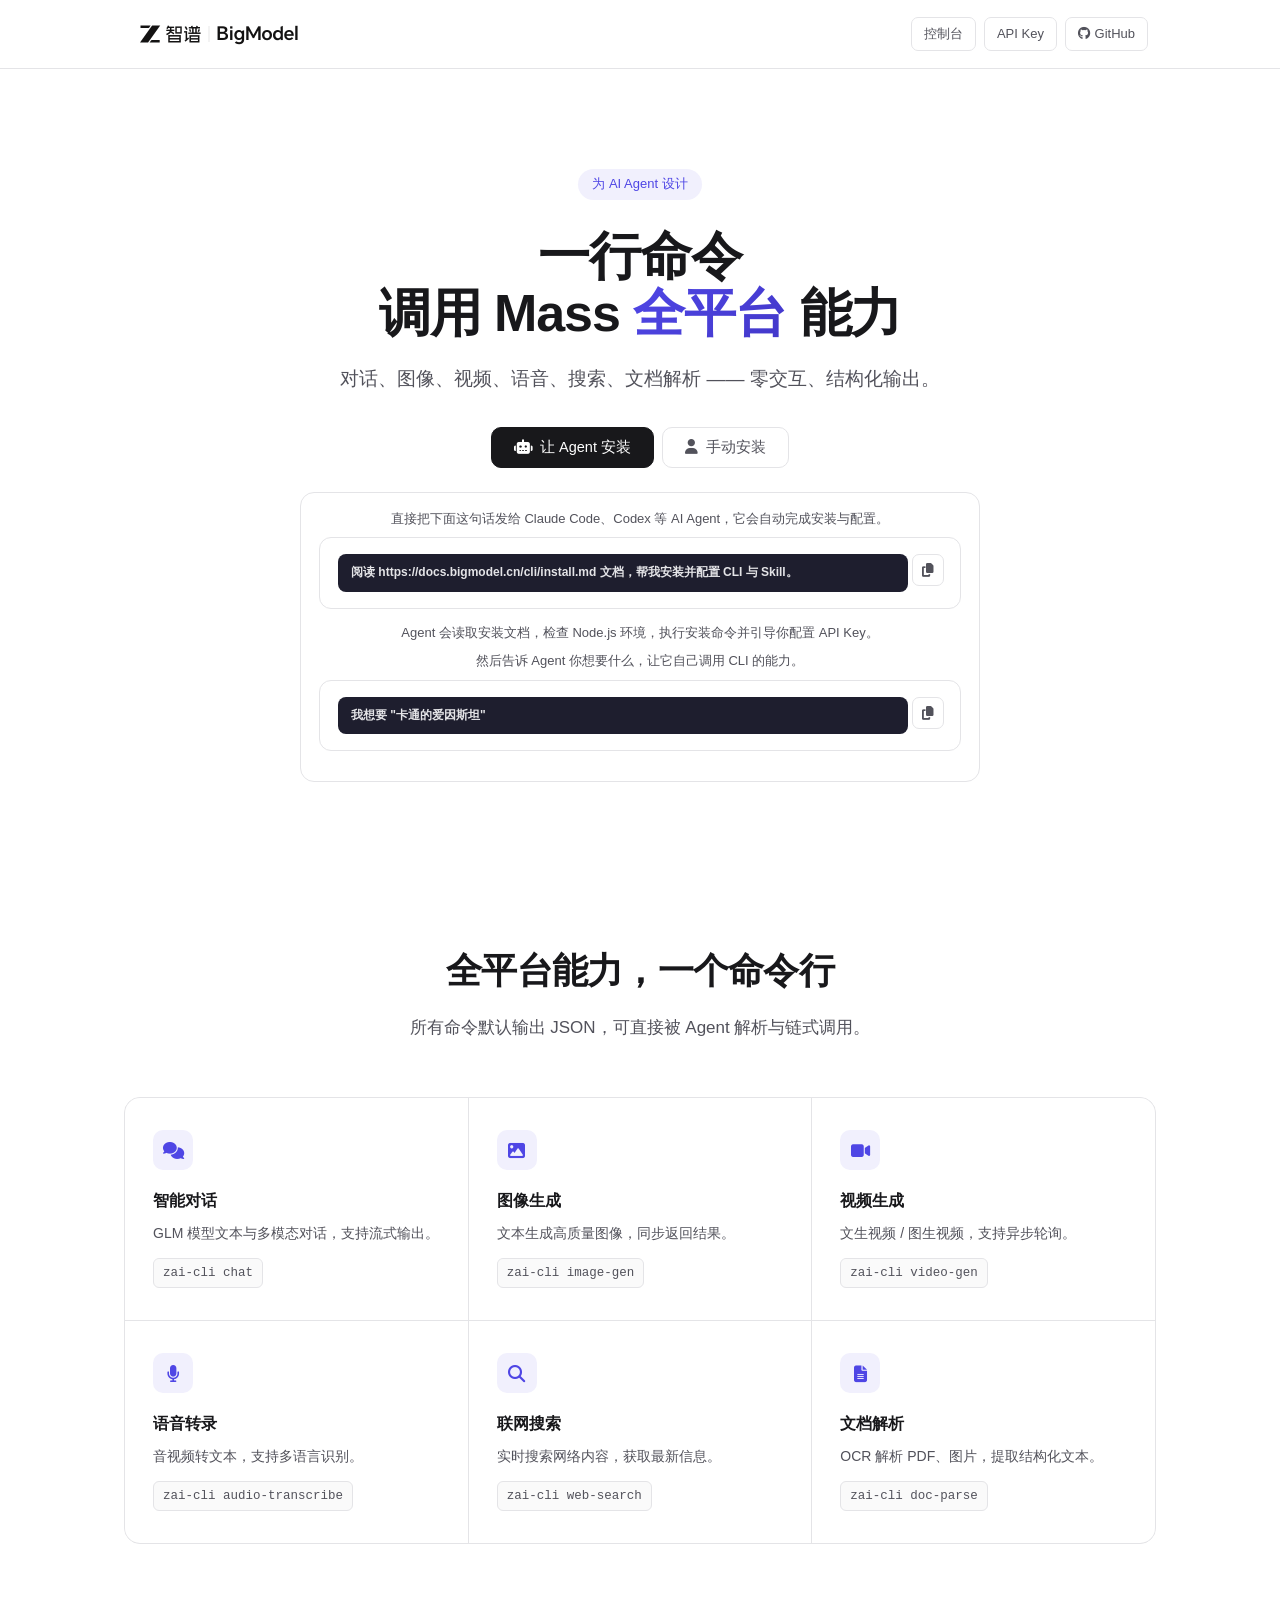
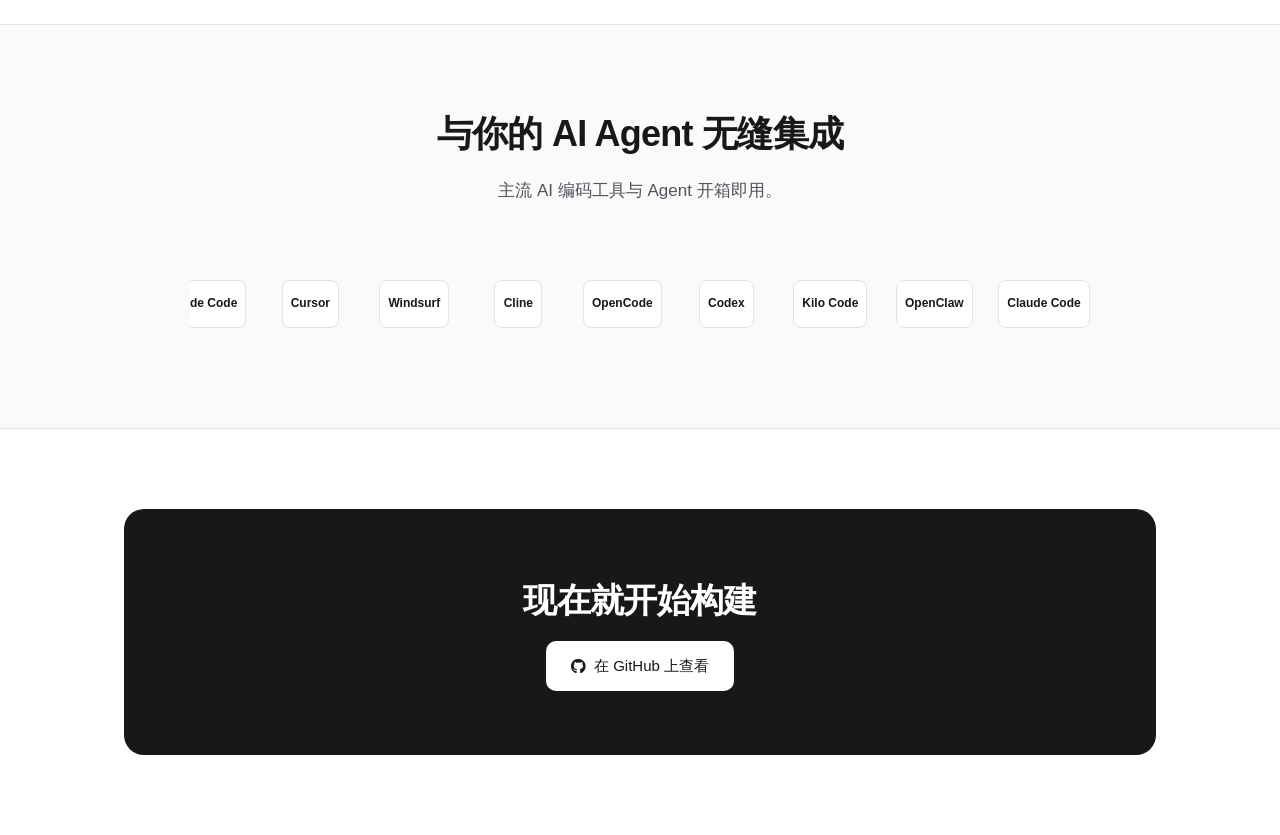
==== commit cea94877: "Merge two steps in Agent tab into single step with combined instructions" ====
--- a/index.html
+++ b/index.html
@@ -36,24 +36,18 @@
         </div>
 
         <div class="tab-panel active" id="agent">
-          <div class="steps">
-            <div class="step">
-              <div class="step-body">
-                <p>直接把下面这句话发给 Claude Code、Codex 等 AI Agent，它会自动完成安装与配置。</p>
-                <div class="prompt-box">
-                  <code>阅读 https://docs.bigmodel.cn/cli/install.md 文档，帮我安装并配置 CLI 与 Skill。</code>
-                  <button class="copy-btn" onclick="copyText(this)"><i class="fas fa-copy"></i></button>
-                </div>
-                <p>Agent 会读取安装文档，检查 Node.js 环境，执行安装命令并引导你配置 API Key。</p>
-              </div>
-            </div>
-            <div class="step">
-              <div class="step-body">
-                <p>告诉 Agent 你想要什么，让它自己调用 CLI 的能力。</p>
-                <div class="prompt-box">
-                  <code>我想要 "卡通的爱因斯坦"</code>
-                  <button class="copy-btn" onclick="copyText(this)"><i class="fas fa-copy"></i></button>
-                </div>
+          <div class="step">
+            <div class="step-body">
+              <p>直接把下面这句话发给 Claude Code、Codex 等 AI Agent，它会自动完成安装与配置。</p>
+              <div class="prompt-box">
+                <code>阅读 https://docs.bigmodel.cn/cli/install.md 文档，帮我安装并配置 CLI 与 Skill。</code>
+                <button class="copy-btn" onclick="copyText(this)"><i class="fas fa-copy"></i></button>
+              </div>
+              <p>Agent 会读取安装文档，检查 Node.js 环境，执行安装命令并引导你配置 API Key。</p>
+              <p>然后告诉 Agent 你想要什么，让它自己调用 CLI 的能力。</p>
+              <div class="prompt-box">
+                <code>我想要 "卡通的爱因斯坦"</code>
+                <button class="copy-btn" onclick="copyText(this)"><i class="fas fa-copy"></i></button>
               </div>
             </div>
           </div>
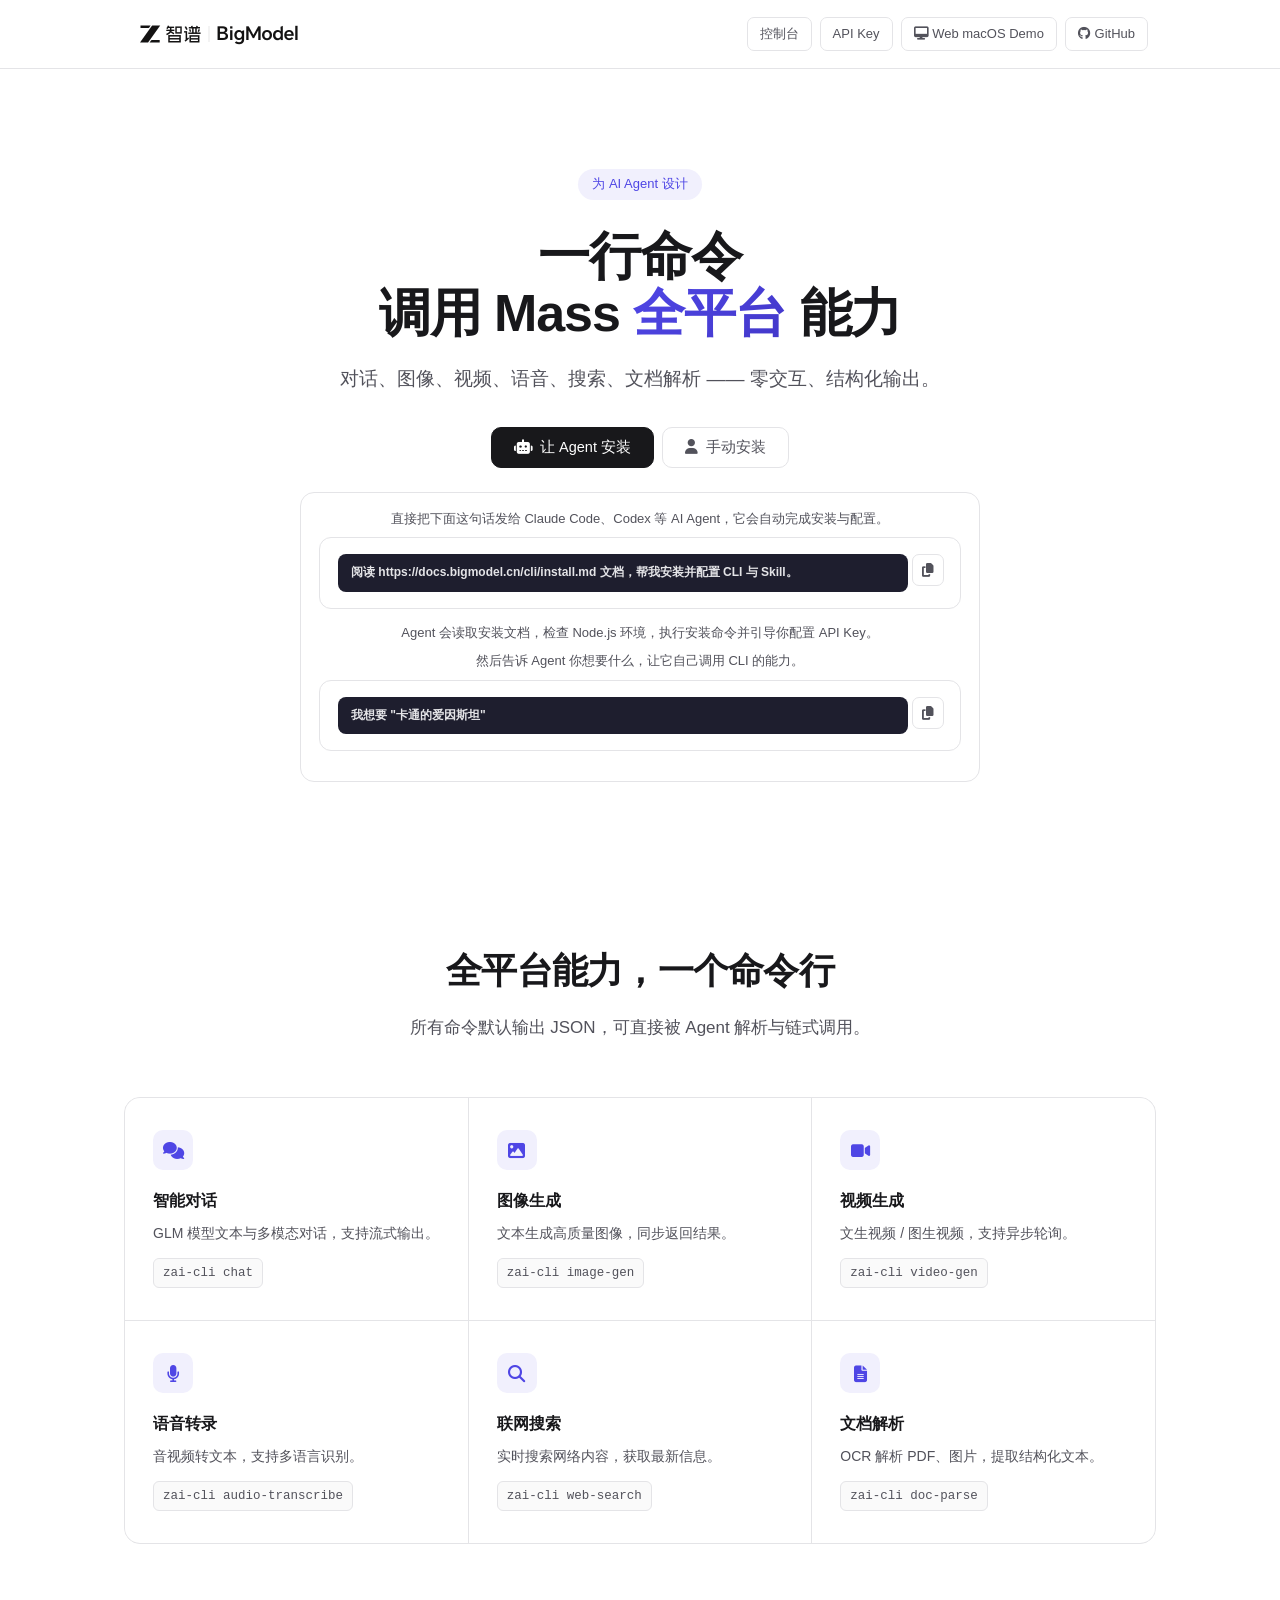
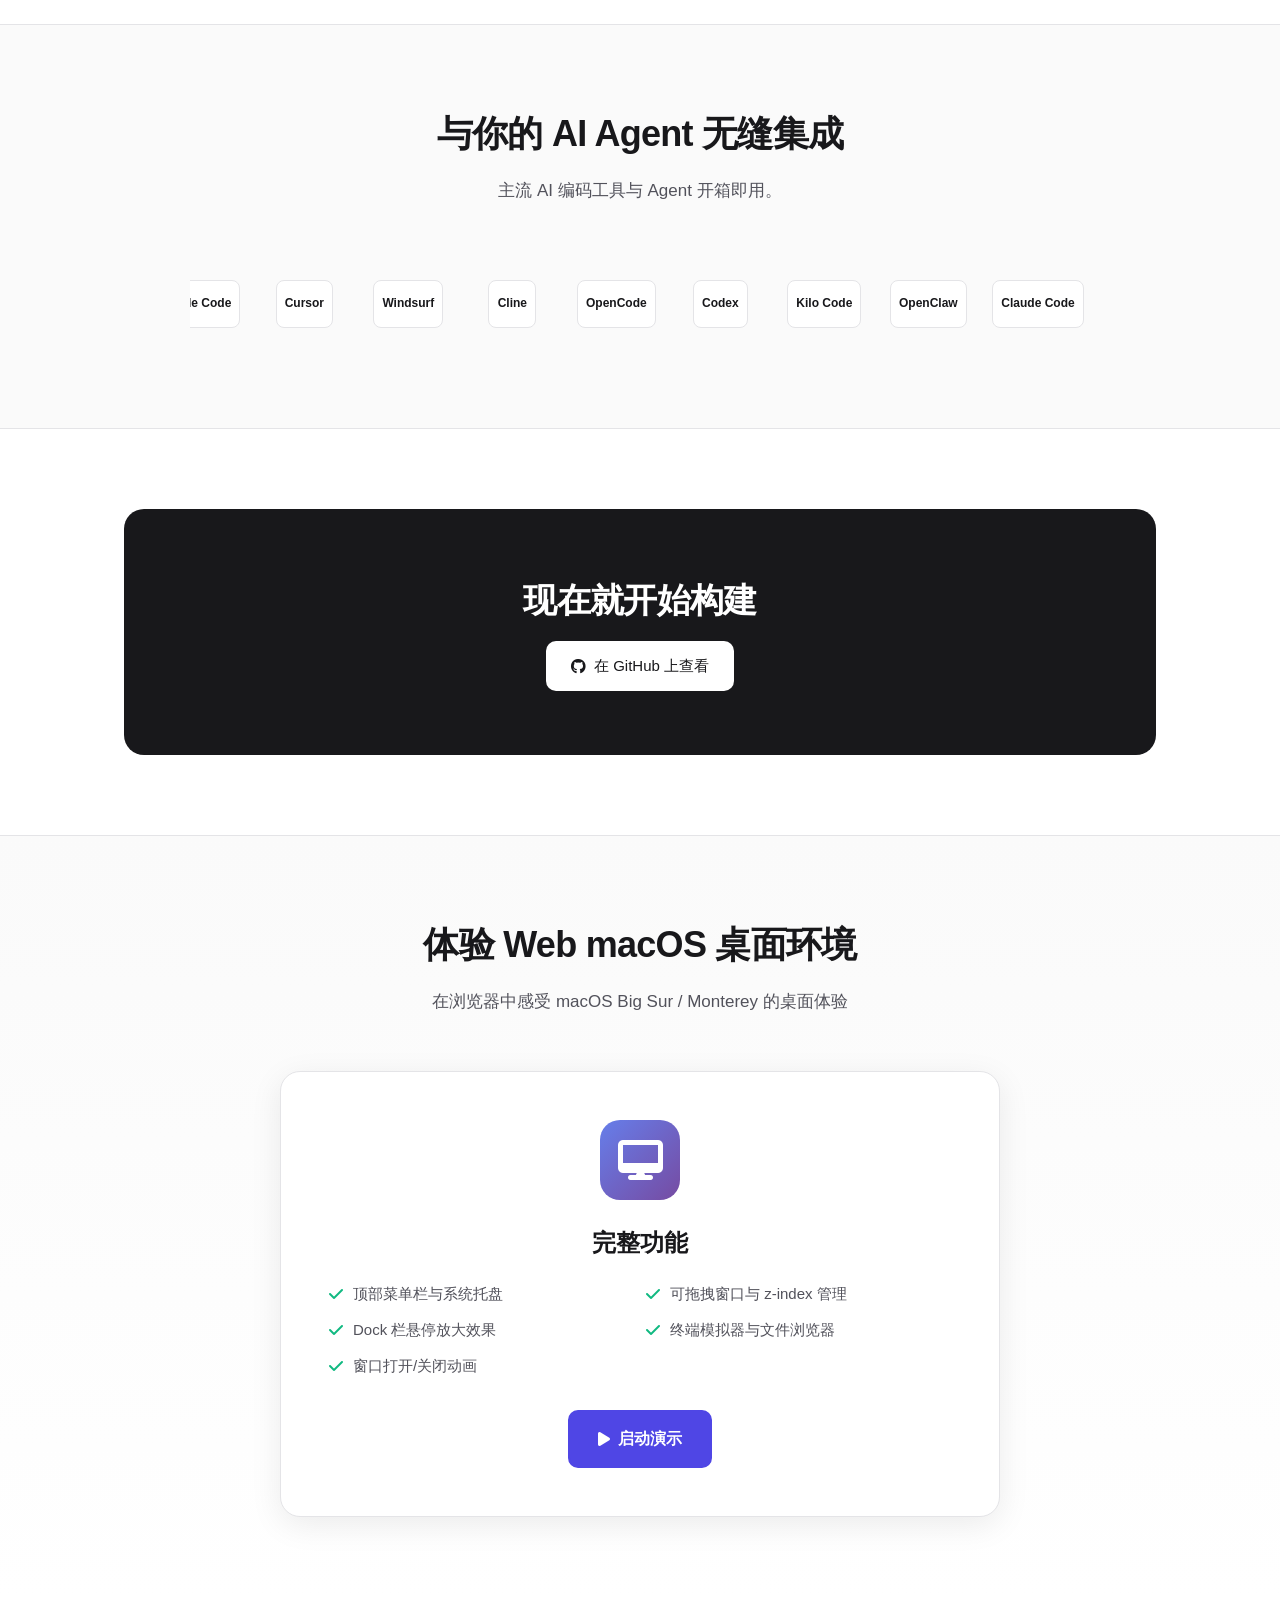
==== commit c1589832: "feat: implement web-based macOS desktop environment - Add top menu bar with Apple logo, app name, an" ====
--- a/index.html
+++ b/index.html
@@ -18,6 +18,7 @@
       <div class="nav-links">
         <a href="https://bigmodel.cn/console" target="_blank" class="nav-link-sm">控制台</a>
         <a href="https://bigmodel.cn/apikey/platform" target="_blank" class="nav-link-sm">API Key</a>
+        <a href="desktop/" class="nav-link-sm"><i class="fas fa-desktop"></i> Web macOS Demo</a>
         <a href="https://github.com/zai-org/zai-cli" target="_blank" class="nav-link-sm"><i class="fab fa-github"></i> GitHub</a>
       </div>
       <button class="menu-btn" onclick="document.querySelector('.nav-links').style.display='flex'"><i class="fas fa-bars"></i></button>
@@ -158,6 +159,30 @@
       <div class="cta-card">
         <h2>现在就开始构建</h2>
         <a href="https://github.com/zai-org/zai-cli" target="_blank" class="btn btn-primary"><i class="fab fa-github"></i> 在 GitHub 上查看</a>
+      </div>
+    </div>
+  </section>
+
+  <!-- Web macOS Demo Section -->
+  <section class="demo-preview">
+    <div class="container">
+      <div class="section-head">
+        <h2>体验 Web macOS 桌面环境</h2>
+        <p>在浏览器中感受 macOS Big Sur / Monterey 的桌面体验</p>
+      </div>
+      <div class="demo-card">
+        <div class="demo-icon">
+          <i class="fas fa-desktop"></i>
+        </div>
+        <h3>完整功能</h3>
+        <ul class="demo-features">
+          <li><i class="fas fa-check"></i> 顶部菜单栏与系统托盘</li>
+          <li><i class="fas fa-check"></i> 可拖拽窗口与 z-index 管理</li>
+          <li><i class="fas fa-check"></i> Dock 栏悬停放大效果</li>
+          <li><i class="fas fa-check"></i> 终端模拟器与文件浏览器</li>
+          <li><i class="fas fa-check"></i> 窗口打开/关闭动画</li>
+        </ul>
+        <a href="desktop/" class="btn btn-secondary"><i class="fas fa-play"></i> 启动演示</a>
       </div>
     </div>
   </section>
--- a/assets/css/style.css
+++ b/assets/css/style.css
@@ -640,6 +640,89 @@
 
 .cta-card .btn-primary:hover { background: #f4f4f5; }
 
+/* Demo Preview Section */
+.demo-preview {
+  background: linear-gradient(180deg, var(--bg-soft) 0%, #fff 100%);
+  border-top: 1px solid var(--border);
+}
+
+.demo-card {
+  background: #fff;
+  border: 1px solid var(--border);
+  border-radius: 20px;
+  padding: 48px;
+  text-align: center;
+  max-width: 720px;
+  margin: 0 auto;
+  box-shadow: 0 8px 32px rgba(0, 0, 0, 0.08);
+}
+
+.demo-icon {
+  width: 80px;
+  height: 80px;
+  background: linear-gradient(135deg, #667eea 0%, #764ba2 100%);
+  border-radius: 20px;
+  display: flex;
+  align-items: center;
+  justify-content: center;
+  margin: 0 auto 24px;
+}
+
+.demo-icon i {
+  font-size: 40px;
+  color: white;
+}
+
+.demo-card h3 {
+  font-size: 24px;
+  font-weight: 700;
+  margin-bottom: 20px;
+  color: var(--text);
+}
+
+.demo-features {
+  list-style: none;
+  display: grid;
+  grid-template-columns: repeat(2, 1fr);
+  gap: 12px;
+  margin-bottom: 32px;
+}
+
+.demo-features li {
+  display: flex;
+  align-items: center;
+  gap: 10px;
+  font-size: 15px;
+  color: var(--text-soft);
+}
+
+.demo-features li i {
+  color: #10b981;
+  font-size: 16px;
+}
+
+.btn-secondary {
+  display: inline-flex;
+  align-items: center;
+  gap: 8px;
+  padding: 14px 28px;
+  border-radius: 10px;
+  font-size: 16px;
+  font-weight: 600;
+  transition: all 0.2s;
+  cursor: pointer;
+  border: 2px solid var(--primary);
+  background: var(--primary);
+  color: white;
+}
+
+.btn-secondary:hover {
+  background: var(--primary-hover);
+  border-color: var(--primary-hover);
+  transform: translateY(-2px);
+  box-shadow: 0 8px 20px rgba(79, 70, 229, 0.3);
+}
+
 /* Mobile */
 .menu-btn { display: none; background: none; border: none; font-size: 20px; cursor: pointer; }
 
@@ -651,4 +734,6 @@
   .hero p { font-size: 17px; }
   .features { grid-template-columns: 1fr; }
   .section-head h2 { font-size: 28px; }
-}
+  .demo-card { padding: 32px 24px; }
+  .demo-features { grid-template-columns: 1fr; }
+}
